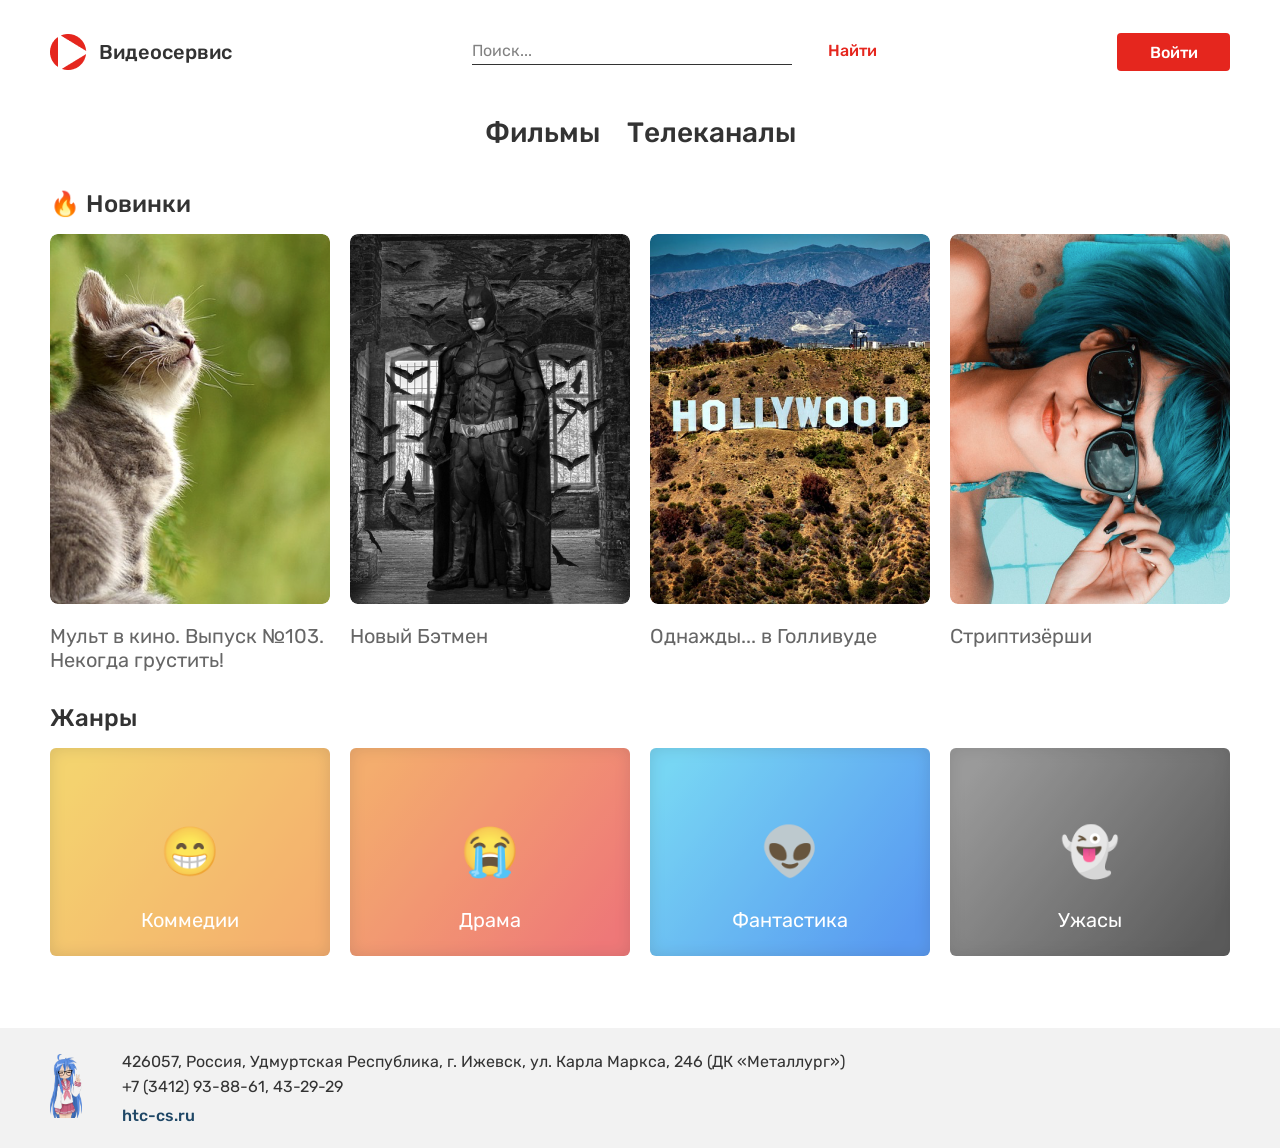
==== index.html @ 21899f43 "Add files via upload" ====
<!DOCTYPE html>
<html lang="ru">
<head>
    <meta charset="UTF-8">
    <link rel="stylesheet" href="css/style.css">
    <meta name="viewport" content="width=device-width, initial-scale=1.0">
    <title>Телепортал</title>
</head>
<body>
    <div class="container">
        <header class="header">
            <div class="header__logo">
                <img src="img/sign.png" alt="logo">
                <p class="header__logo-txt">Видеосервис</p>
            </div>

            <form action="">
                <input class="header__search-txt" type="text" placeholder="Поиск...">
                <input class="header__search-btn" type="button" value="Найти">
            </form>

            <form action="">
                <input class="header__auth-btn" type="button" value="Войти">
            </form>
        </header>

        <main>
            <nav class="nav">
                <a class="nav__a" href="#">Фильмы</a>
                <a class="nav__a" href="#">Телеканалы</a>
            </nav>

            <div class="new">
                <p class="new__caption">&#128293; Новинки</p>
                <div class="movies">
                    <div class="movies__item">
                        <img class="movies__item-img" src="img/picture(1).png" alt="kotenok">
                        <p class="movies__item-p" >Мульт в кино. Выпуск №103. Некогда грустить!</p>
                        <p class="movies__item-desc">Фильм повествует о череде событий, произошедших в Голливуде в 1969 году, на закате его «золотого века». Известный актер Рик Далтон и его дублер Клифф Бут пытаются найти свое место в стремительно меняющемся мире киноиндустрии.</p>
                    </div>

                    <div class="movies__item">
                        <img class="movies__item-img" src="img/picture(2).png" alt="batman">
                        <p class="movies__item-p" >Новый Бэтмен</p>
                        <p class="movies__item-desc">Фильм повествует о череде событий, произошедших в Голливуде в 1969 году, на закате его «золотого века». Известный актер Рик Далтон и его дублер Клифф Бут пытаются найти свое место в стремительно меняющемся мире киноиндустрии.</p>
                    </div>

                    <div class="movies__item">
                        <img class="movies__item-img" src="img/picture(3).png" alt="hollywood">
                        <p class="movies__item-p" >Однажды... в Голливуде</p>
                        <p class="movies__item-desc">Фильм повествует о череде событий, произошедших в Голливуде в 1969 году, на закате его «золотого века». Известный актер Рик Далтон и его дублер Клифф Бут пытаются найти свое место в стремительно меняющемся мире киноиндустрии.</p>
                    </div>

                    <div class="movies__item">
                        <img class="movies__item-img" src="img/picture(4).png" alt="striptiz-girls">
                        <p class="movies__item-p" >Стриптизёрши</p>
                        <p class="movies__item-desc">Фильм повествует о череде событий, произошедших в Голливуде в 1969 году, на закате его «золотого века». Известный актер Рик Далтон и его дублер Клифф Бут пытаются найти свое место в стремительно меняющемся мире киноиндустрии.</p>
                    </div>
                </div>
            </div>

            <div class="geners">
                <p class="new__caption">Жанры</p>
                <div class="geners-gallery">

                    <div class="geners-gallery__item comedy">
                        <p class="geners-gallery__item-emj">😁️</p>
                        <p class="geners-gallery__item-p">Коммедии</p>
                    </div>

                    <div class="geners-gallery__item drama">
                        <p class="geners-gallery__item-emj">😭️</p>
                        <p class="geners-gallery__item-p">Драма</p>
                    </div>

                    <div class="geners-gallery__item fantastik">
                        <p class="geners-gallery__item-emj">👽️</p>
                        <p class="geners-gallery__item-p">Фантастика</p>
                    </div>

                    <div class="geners-gallery__item horror">
                        <p class="geners-gallery__item-emj">👻️</p>
                        <p class="geners-gallery__item-p">Ужасы</p>
                    </div>
                </div>
            </div>
        </main>
    </div>

    <footer class="footer">
        <div class="footer-container container">
            <div class="footer__logo">
                <!-- <img src="img/logo.svg" alt="logo"> -->
                <img src="img/character.png" alt="logo" width="31.99px" height="64px">
            </div>
            <div class="footer__info">
                <p class="footer__info-p">426057, Россия, Удмуртская Республика, г. Ижевск, ул. Карла Маркса, 246 (ДК «Металлург»)</p>
                <p class="footer__info-p">+7 (3412) 93-88-61, 43-29-29</p>
                <a class="footer__info-a" href="https://htc-cs.ru">htc-cs.ru</a>
            </div>
        </div>
    </footer>
</body>
</html>
---- css/style.css ----
* {
    margin: 0;
    padding: 0;
}

@font-face {
    font-family: Rubik-Medium;
    src: url(../fonts/Rubik-Medium.ttf);
}

@font-face {
    font-family: Rubik-reg;
    src: url(../fonts/Rubik-Regular.ttf);
}

.container {
    /* background-color:bisque; */
    width: 1180px;
    /* height: 100vh; */
    margin: 0 auto;
}

.header {
    display: flex;
    height: 40px;
    margin-top: 32px;
    justify-content: space-between;
    align-items: center;
}

.header__logo {
    display: flex;
    align-items: center;
}

.header__logo-txt {
    font-family: Rubik-Medium;
    font-size: 20px;
    color: #333333;
    margin-left: 11.88px;
}

.header__search-txt {
    width: 320px;
    height: 25px;
    border: none;
    border-bottom: 1px #333333 solid;
    color: #333333;
}

.header__search-txt::placeholder {
    color: #828282;
    font-size: 16px;
    font-family: Rubik-reg;
}

.header__search-txt:focus {
    outline: none;
}

.header__search-btn {
    border: none;
    background: none;
    color: #E5261E;
    font-family: Rubik-Medium;
    font-size: 16px;
    margin-left: 32px;
}

.header__auth-btn {
    background: #E5261E;
    border: none;
    color: #ffffff;
    font-size: 16px;
    font-family: Rubik-Medium;
    border-radius: 4px;
    width: 113px;
    height: 38px;
}

.header__auth-btn:hover {
    background: #CC221B;
}

.nav {
    /* background-color: #1bcc59; */
    width: 311px;
    margin: 44px auto 32px auto;
    display: flex;
    justify-content: space-between;
    height: 42px;
}

.nav__a {
    font-family: Rubik-Medium;
    font-size: 28px;
    color: #333333;
    text-decoration: none;
}

.nav__a:hover {
    border-bottom: 2px #E5261E solid;
    padding-bottom: 9px;
    color: #E5261E;
}

.new__caption {
    color: #333333;
    font-family: Rubik-Medium;
    font-size: 24px;
    margin-bottom: 16px;
}

.movies__item-img {
    border-radius: 8px;
    margin-bottom: 16px;
}

.movies__item-p {
    font-family: Rubik-reg;
    font-size: 20px;
    color: #666666;    
}

.movies__item {
    width: 280px;
    position: relative;
}

.movies__item-desc {
    width: 280px;
    height: 370px;
    background-color: rgba(51, 51, 51, 0.8);
    border-radius: 8px;
    font-family: Rubik-reg;
    font-size: 16px;
    color: #f2f2f2;
    padding: 16px;
    box-sizing: border-box;
    line-height: 140%;
    position: absolute;
    top: 0px;
    left: 0px;
    opacity: 0;
}

.movies__item:hover .movies__item-desc {
    opacity: 1;
    cursor: pointer;
}

.movies {
    display: flex;
    justify-content: space-between;
}

.new {
    margin-bottom: 32px;
}

/* ЖАНРЫ */
.geners {
    height: 252px;
}

.geners-gallery__item{
    border-radius: 6px;
    height: 208px;
    width: 280px;
    /* background: linear-gradient(127.83deg, #f2c94c 8.44%, #f29a4a 91.36%); */
    box-shadow: inset 0px 0px 16px rgba(0,0,0,0.15);
    display: flex;
    position: relative;
    flex-direction: column;
    justify-content: center;
    align-items: center;
    opacity: 0.8;
}

.comedy {
        background: linear-gradient(127.83deg, #f2c94c 8.44%, #f29a4a 91.36%);
}

.drama {
        background: linear-gradient(127.83deg, #f2994A 8.44%, #eb5757 91.36%);

}
.fantastik {
        background: linear-gradient(127.83deg, #56ccf2 8.44%, #2f80ed 91.36%);

}
.horror {
        background: linear-gradient(127.83deg, #828282 8.44%, #333333 91.36%);

}


.geners-gallery__item-emj {
    font-size: 48px;
}

.geners-gallery__item-p {
    font-family: Rubik-reg;
    color: #ffffff;
    font-size: 20px;
    position: absolute;
    top: 160px;
}

.geners-gallery__item:hover {
    opacity: 1;
    cursor: pointer;
}

.geners-gallery {
    display: flex;
    justify-content: space-between;
}


/* FOOTER */

.footer {
    display: flex;
    height: 120px;
    background-color: #f2f2f2;
    margin-top: 72px;~
}

.footer-container {
    display: flex;
    align-items: center;
    height: 120px;
}

.footer__logo {
    /* display: flex; */
    margin-right: 39.98px;
}

.footer__info-p {
    font-family: Rubik-reg;
    color: #333333;
    font-size: 16px;
}

.footer__info-p:nth-child(2){
    margin: 6px 0 10px 0;
}

.footer__info-a {
    font-family: Rubik-Medium;
    color: #1f4766;
    font-size: 16px;
    text-decoration: none;
}

/* 31.99 64 */
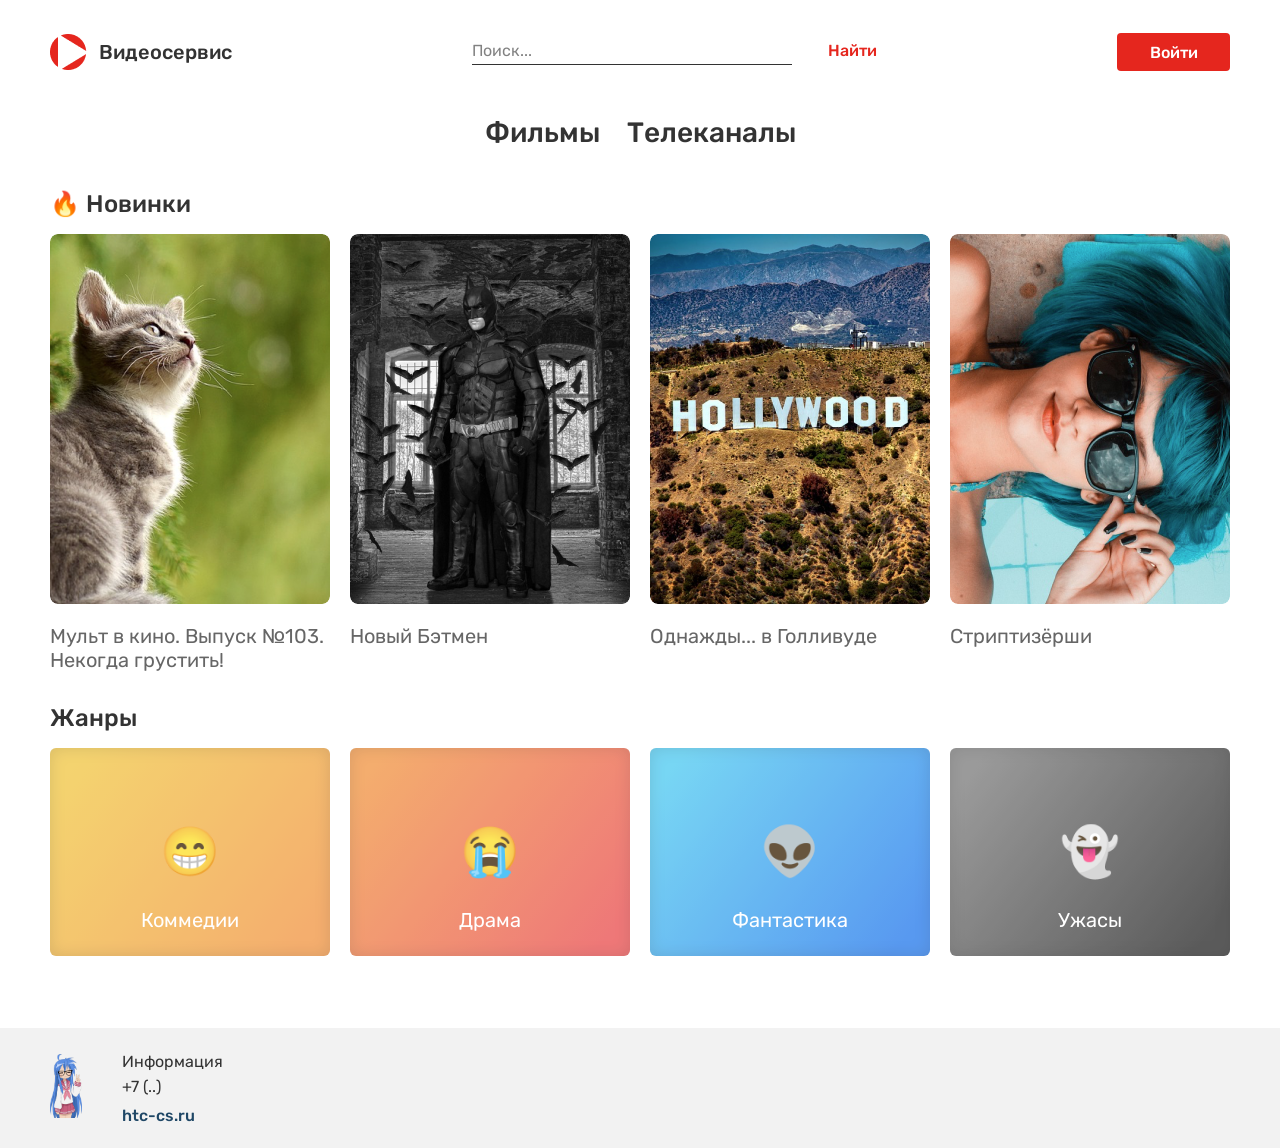
==== commit e387396c: "add tv chennal" ====
--- a/index.html
+++ b/index.html
@@ -26,8 +26,8 @@
 
         <main>
             <nav class="nav">
-                <a class="nav__a" href="#">Фильмы</a>
-                <a class="nav__a" href="#">Телеканалы</a>
+                <a class="nav__a" href="index.html">Фильмы</a>
+                <a class="nav__a" href="telecanal.html">Телеканалы</a>
             </nav>
 
             <div class="new">
@@ -94,8 +94,8 @@
                 <img src="img/character.png" alt="logo" width="31.99px" height="64px">
             </div>
             <div class="footer__info">
-                <p class="footer__info-p">426057, Россия, Удмуртская Республика, г. Ижевск, ул. Карла Маркса, 246 (ДК «Металлург»)</p>
-                <p class="footer__info-p">+7 (3412) 93-88-61, 43-29-29</p>
+                <p class="footer__info-p">Информация</p>
+                <p class="footer__info-p">+7 (..)</p>
                 <a class="footer__info-a" href="https://htc-cs.ru">htc-cs.ru</a>
             </div>
         </div>
--- a/css/style.css
+++ b/css/style.css
@@ -224,7 +224,7 @@
     display: flex;
     height: 120px;
     background-color: #f2f2f2;
-    margin-top: 72px;~
+    margin-top: 72px;
 }
 
 .footer-container {
@@ -253,6 +253,4 @@
     color: #1f4766;
     font-size: 16px;
     text-decoration: none;
-}
-
-/* 31.99 64 */+}
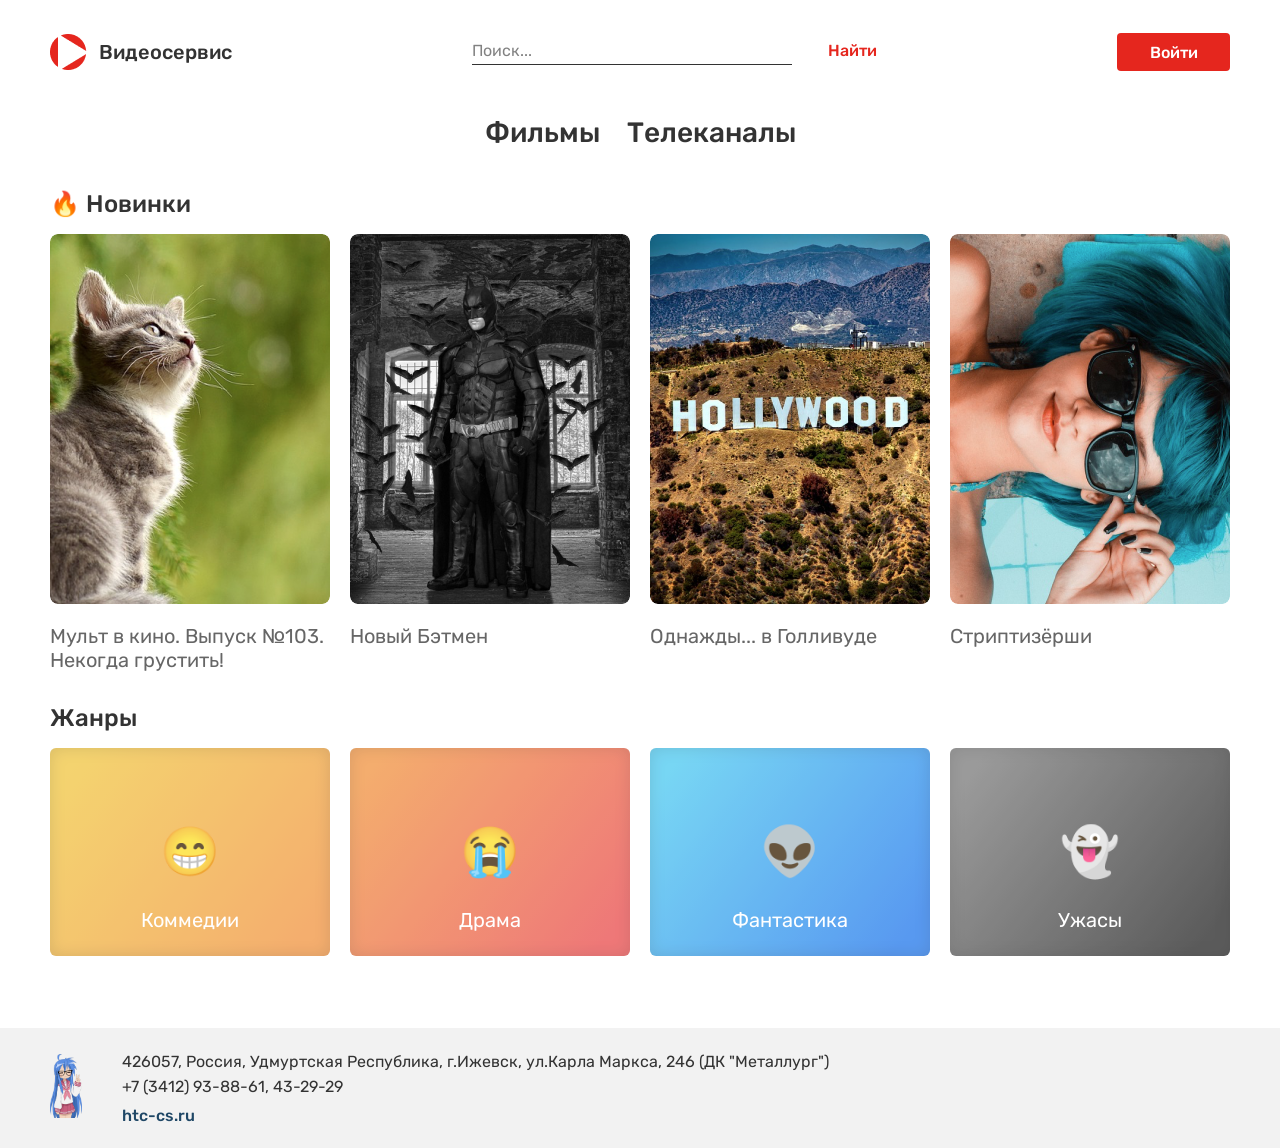
==== commit 1ff5e37d: "v0.3" ====
--- a/index.html
+++ b/index.html
@@ -19,8 +19,8 @@
                 <input class="header__search-btn" type="button" value="Найти">
             </form>
 
-            <form action="">
-                <input class="header__auth-btn" type="button" value="Войти">
+            <form action="modal.html">
+                <input class="header__auth-btn" type="submit" value="Войти">
             </form>
         </header>
 
@@ -94,8 +94,8 @@
                 <img src="img/character.png" alt="logo" width="31.99px" height="64px">
             </div>
             <div class="footer__info">
-                <p class="footer__info-p">Информация</p>
-                <p class="footer__info-p">+7 (..)</p>
+                <p class="footer__info-p">426057, Россия, Удмуртская Республика, г.Ижевск, ул.Карла Маркса, 246 (ДК "Металлург")</p>
+                <p class="footer__info-p">+7 (3412) 93-88-61, 43-29-29</p>
                 <a class="footer__info-a" href="https://htc-cs.ru">htc-cs.ru</a>
             </div>
         </div>
